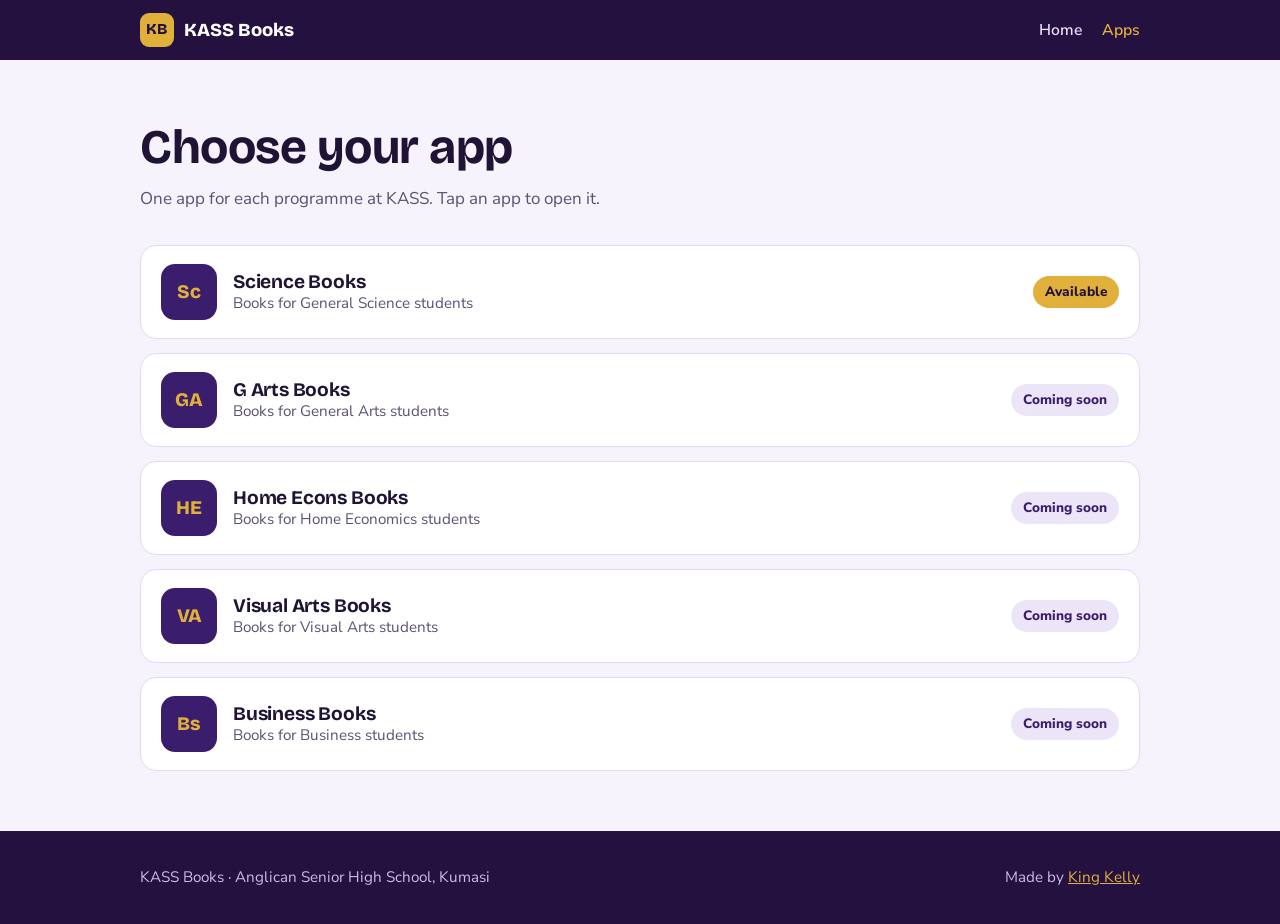
==== apps.html @ 03c08531 "Add files via upload" ====
<!doctype html><html lang="en"><head><title>Apps – KASS Books</title><meta charset="utf-8"><meta name="viewport" content="width=device-width,initial-scale=1"><link rel="preconnect" href="https://fonts.googleapis.com"><link rel="preconnect" href="https://fonts.gstatic.com" crossorigin><link href="https://fonts.googleapis.com/css2?family=Bricolage+Grotesque:wght@600;800&family=Nunito+Sans:wght@400;600;800&display=swap" rel="stylesheet"><link rel="stylesheet" href="style.css"></head><body>
<header class="top"><div class="wrap"><a class="brand" href="index.html"><span class="mark">KB</span>KASS Books</a><nav><a href="index.html" >Home</a><a href="apps.html" aria-current="page">Apps</a></nav></div></header>
<main><section><div class="wrap">
<h1 style="font-size:clamp(2rem,6vw,3rem);margin-bottom:10px">Choose your app</h1>
<p class="lead">One app for each programme at KASS. Tap an app to open it.</p>
<div class="list">
<a class="app" href="science.html"><span class="ico">Sc</span><div><h3>Science Books</h3><p>Books for General Science students</p></div><span class="tag live">Available</span></a>
<button class="app" data-name="G Arts Books" data-ico="GA"><span class="ico">GA</span><div><h3>G Arts Books</h3><p>Books for General Arts students</p></div><span class="tag soon">Coming soon</span></button>
<button class="app" data-name="Home Econs Books" data-ico="HE"><span class="ico">HE</span><div><h3>Home Econs Books</h3><p>Books for Home Economics students</p></div><span class="tag soon">Coming soon</span></button>
<button class="app" data-name="Visual Arts Books" data-ico="VA"><span class="ico">VA</span><div><h3>Visual Arts Books</h3><p>Books for Visual Arts students</p></div><span class="tag soon">Coming soon</span></button>
<button class="app" data-name="Business Books" data-ico="Bs"><span class="ico">Bs</span><div><h3>Business Books</h3><p>Books for Business students</p></div><span class="tag soon">Coming soon</span></button>
</div></div></section></main>
<dialog id="soon"><span class="ico" id="d-ico"></span><h3 id="d-name"></h3><p>This app is coming soon. Please check back later.</p><button class="btn" id="d-close">Okay</button></dialog>
<footer><div class="wrap"><span>KASS Books · Anglican Senior High School, Kumasi</span><span>Made by <a href="https://wa.me/+233500836470?text=Hello">King Kelly</a></span></div></footer>
<script>
var d=document.getElementById("soon");
document.querySelectorAll("button.app").forEach(function(b){b.addEventListener("click",function(){document.getElementById("d-name").textContent=b.dataset.name+" – coming soon";document.getElementById("d-ico").textContent=b.dataset.ico;d.showModal()})});
document.getElementById("d-close").onclick=function(){d.close()};
d.addEventListener("click",function(e){if(e.target===d)d.close()});
</script></body></html>
---- style.css ----
:root{--purple:#3b1d6e;--deep:#24113f;--gold:#e0b03a;--gold-d:#9a7412;--bg:#f7f3fc;--ink:#1f1433;--mute:#5d5074;--line:#e2d9f0;--white:#fff}
*{box-sizing:border-box;margin:0}
html{scroll-behavior:smooth}
body{font-family:"Nunito Sans",system-ui,sans-serif;background:var(--bg);color:var(--ink);line-height:1.65;font-size:17px}
h1,h2,h3{font-family:"Bricolage Grotesque",system-ui,sans-serif;line-height:1.15;letter-spacing:-.01em}
a{color:inherit}
:focus-visible{outline:3px solid var(--gold);outline-offset:3px}
.wrap{max-width:1040px;margin:0 auto;padding:0 20px}
header.top{background:var(--deep);color:#fff;position:sticky;top:0;z-index:10}
header.top .wrap{display:flex;align-items:center;justify-content:space-between;height:60px}
.brand{display:flex;align-items:center;gap:10px;text-decoration:none;font-family:"Bricolage Grotesque",sans-serif;font-weight:800;font-size:1.15rem}
.mark{width:34px;height:34px;border-radius:9px;background:var(--gold);color:var(--deep);display:grid;place-items:center;font-size:.95rem}
nav a{color:#e9defa;text-decoration:none;margin-left:20px;font-weight:600;font-size:.98rem}
nav a:hover,nav a[aria-current]{color:var(--gold)}
.btn{display:inline-block;background:var(--gold);color:var(--deep);font-weight:800;text-decoration:none;padding:14px 26px;border-radius:12px;border:0;font-size:1.05rem;font-family:inherit;cursor:pointer}
.btn:hover{background:#efc250}
.btn.ghost{background:transparent;color:#fff;border:2px solid #b9a3e0;margin-left:10px}
.btn.ghost:hover{border-color:var(--gold);color:var(--gold)}
.hero{background:var(--purple);color:#fff;padding:72px 0 80px;position:relative;overflow:hidden}
.hero h1{font-size:clamp(2.3rem,7vw,4rem);max-width:14ch;font-weight:800}
.hero p{max-width:34em;margin:18px 0 30px;color:#e4d8f7;font-size:1.15rem}
.hero .spine{position:absolute;right:-30px;top:40px;display:flex;gap:8px;transform:rotate(8deg);opacity:.9}
.hero .spine i{display:block;width:34px;border-radius:5px 5px 0 0;background:var(--gold)}
.hero .spine i:nth-child(1){height:190px}.hero .spine i:nth-child(2){height:230px;background:#7a4fc4}.hero .spine i:nth-child(3){height:170px;background:#f3dd9b}.hero .spine i:nth-child(4){height:210px;background:#5a31a3}.hero .spine i:nth-child(5){height:250px}
section{padding:60px 0}
h2{font-size:clamp(1.7rem,4.5vw,2.4rem);margin-bottom:12px}
.lead{color:var(--mute);max-width:36em;margin-bottom:32px}
.steps{display:grid;gap:18px;grid-template-columns:repeat(auto-fit,minmax(230px,1fr));counter-reset:s;list-style:none;padding:0}
.steps li{counter-increment:s;background:var(--white);border:1px solid var(--line);border-radius:14px;padding:22px}
.steps li:before{content:counter(s);display:grid;place-items:center;width:34px;height:34px;border-radius:50%;background:var(--purple);color:var(--gold);font-weight:800;margin-bottom:12px}
.steps h3{font-size:1.15rem;margin-bottom:6px}
.list{display:grid;gap:14px}
.app{display:flex;align-items:center;gap:16px;width:100%;text-align:left;background:var(--white);border:1px solid var(--line);border-radius:16px;padding:18px 20px;text-decoration:none;color:inherit;font:inherit;cursor:pointer}
.app:hover{border-color:var(--purple);box-shadow:0 4px 16px rgba(59,29,110,.12)}
.ico{flex:none;width:56px;height:56px;border-radius:14px;background:var(--purple);color:var(--gold);display:grid;place-items:center;font-family:"Bricolage Grotesque",sans-serif;font-weight:800;font-size:1.2rem}
.app h3{font-size:1.2rem}
.app p{color:var(--mute);font-size:.95rem;line-height:1.4}
.tag{margin-left:auto;flex:none;font-size:.85rem;font-weight:800;padding:5px 12px;border-radius:99px}
.tag.live{background:var(--gold);color:var(--deep)}
.tag.soon{background:#ece4f7;color:var(--purple)}
.panel{background:var(--purple);color:#fff;border-radius:20px;padding:34px;display:flex;flex-wrap:wrap;gap:24px;align-items:center;justify-content:space-between}
.panel h2{margin:0 0 6px}.panel p{color:#e4d8f7}
.facts{display:flex;flex-wrap:wrap;gap:10px 28px;color:var(--mute);margin:14px 0 26px;font-weight:600}
.facts b{color:var(--ink)}
ul.tick{list-style:none;padding:0;display:grid;gap:10px}
ul.tick li{padding-left:30px;position:relative}
ul.tick li:before{content:"";position:absolute;left:0;top:.45em;width:14px;height:8px;border-left:3px solid var(--gold-d);border-bottom:3px solid var(--gold-d);transform:rotate(-45deg)}
footer{background:var(--deep);color:#cbbce6;padding:34px 0;font-size:.95rem}
footer .wrap{display:flex;flex-wrap:wrap;gap:12px 30px;justify-content:space-between}
footer a{color:var(--gold)}
dialog{border:0;border-radius:18px;padding:30px;max-width:380px;width:calc(100% - 40px);text-align:center;color:var(--ink)}
dialog::backdrop{background:rgba(36,17,63,.65)}
dialog h3{font-size:1.5rem;margin:8px 0}
dialog p{color:var(--mute);margin-bottom:20px}
dialog .ico{margin:0 auto 6px}
.crumb{color:#cbbce6;text-decoration:none;font-weight:600;display:inline-block;margin-bottom:16px}
.crumb:hover{color:var(--gold)}
@media(max-width:640px){nav a{margin-left:14px}.hero .spine{display:none}.btn.ghost{margin:12px 0 0}.tag{display:none}.hero{padding:48px 0 56px}}
@media(prefers-reduced-motion:reduce){html{scroll-behavior:auto}}
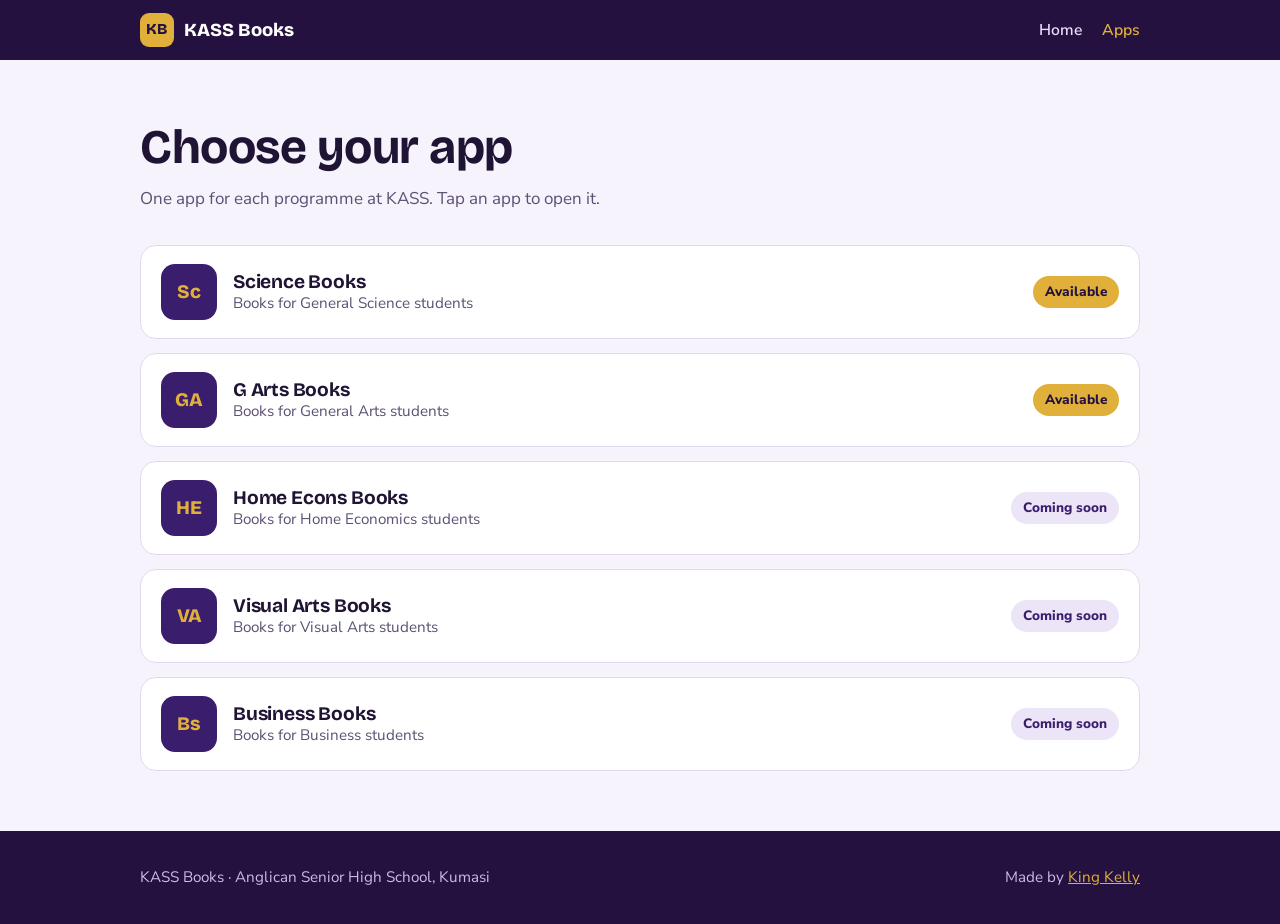
==== commit 83ac47fd: "Update apps.html" ====
--- a/apps.html
+++ b/apps.html
@@ -1,17 +1,17 @@
-<!doctype html><html lang="en"><head><title>Apps – KASS Books</title><meta charset="utf-8"><meta name="viewport" content="width=device-width,initial-scale=1"><link rel="preconnect" href="https://fonts.googleapis.com"><link rel="preconnect" href="https://fonts.gstatic.com" crossorigin><link href="https://fonts.googleapis.com/css2?family=Bricolage+Grotesque:wght@600;800&family=Nunito+Sans:wght@400;600;800&display=swap" rel="stylesheet"><link rel="stylesheet" href="style.css"></head><body>
+<!doctype html><html lang="en"><head><title>Apps – KASS Books</title><meta name="description" content="See all KASS Books apps: Science Books, G Arts Books, Home Econs Books, Visual Arts Books and Business Books for KASS students."><meta charset="utf-8"><meta name="viewport" content="width=device-width,initial-scale=1"><link rel="preconnect" href="https://fonts.googleapis.com"><link rel="preconnect" href="https://fonts.gstatic.com" crossorigin><link href="https://fonts.googleapis.com/css2?family=Bricolage+Grotesque:wght@600;800&family=Nunito+Sans:wght@400;600;800&display=swap" rel="stylesheet"><link rel="stylesheet" href="style.css"></head><body>
 <header class="top"><div class="wrap"><a class="brand" href="index.html"><span class="mark">KB</span>KASS Books</a><nav><a href="index.html" >Home</a><a href="apps.html" aria-current="page">Apps</a></nav></div></header>
 <main><section><div class="wrap">
 <h1 style="font-size:clamp(2rem,6vw,3rem);margin-bottom:10px">Choose your app</h1>
 <p class="lead">One app for each programme at KASS. Tap an app to open it.</p>
 <div class="list">
 <a class="app" href="science.html"><span class="ico">Sc</span><div><h3>Science Books</h3><p>Books for General Science students</p></div><span class="tag live">Available</span></a>
-<button class="app" data-name="G Arts Books" data-ico="GA"><span class="ico">GA</span><div><h3>G Arts Books</h3><p>Books for General Arts students</p></div><span class="tag soon">Coming soon</span></button>
+<a class="app" href="garts.html"><span class="ico">GA</span><div><h3>G Arts Books</h3><p>Books for General Arts students</p></div><span class="tag live">Available</span></a>
 <button class="app" data-name="Home Econs Books" data-ico="HE"><span class="ico">HE</span><div><h3>Home Econs Books</h3><p>Books for Home Economics students</p></div><span class="tag soon">Coming soon</span></button>
 <button class="app" data-name="Visual Arts Books" data-ico="VA"><span class="ico">VA</span><div><h3>Visual Arts Books</h3><p>Books for Visual Arts students</p></div><span class="tag soon">Coming soon</span></button>
 <button class="app" data-name="Business Books" data-ico="Bs"><span class="ico">Bs</span><div><h3>Business Books</h3><p>Books for Business students</p></div><span class="tag soon">Coming soon</span></button>
 </div></div></section></main>
 <dialog id="soon"><span class="ico" id="d-ico"></span><h3 id="d-name"></h3><p>This app is coming soon. Please check back later.</p><button class="btn" id="d-close">Okay</button></dialog>
-<footer><div class="wrap"><span>KASS Books · Anglican Senior High School, Kumasi</span><span>Made by <a href="https://wa.me/+233500836470?text=Hello">King Kelly</a></span></div></footer>
+<footer><div class="wrap"><span>KASS Books · Anglican Senior High School, Kumasi</span><span>Made by <a href="https://wa.me/@King_KellyX?text=Hello">King Kelly</a></span></div></footer>
 <script>
 var d=document.getElementById("soon");
 document.querySelectorAll("button.app").forEach(function(b){b.addEventListener("click",function(){document.getElementById("d-name").textContent=b.dataset.name+" – coming soon";document.getElementById("d-ico").textContent=b.dataset.ico;d.showModal()})});
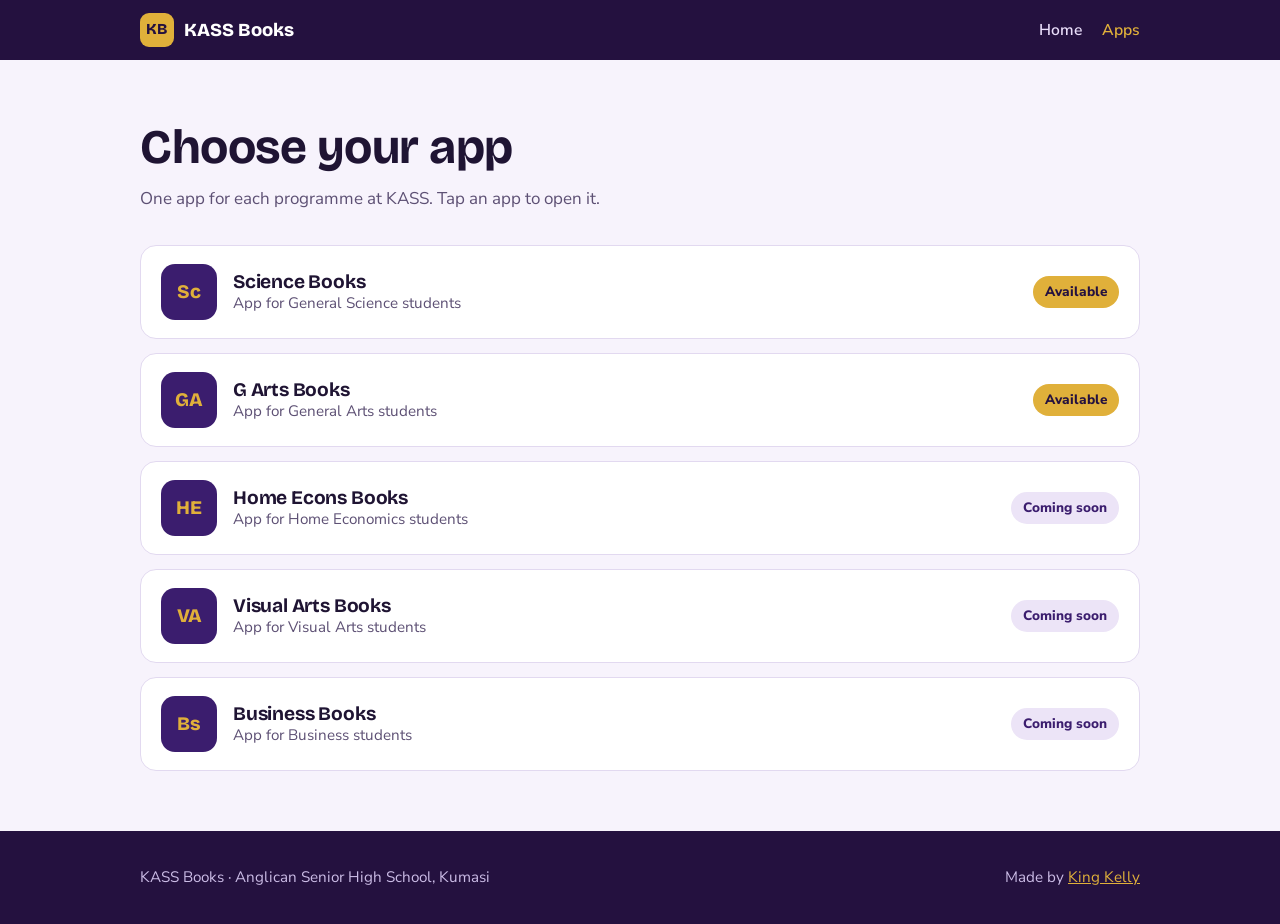
==== commit 60ab076d: "Update apps.html" ====
--- a/apps.html
+++ b/apps.html
@@ -1,14 +1,14 @@
-<!doctype html><html lang="en"><head><title>Apps – KASS Books</title><meta name="description" content="See all KASS Books apps: Science Books, G Arts Books, Home Econs Books, Visual Arts Books and Business Books for KASS students."><meta charset="utf-8"><meta name="viewport" content="width=device-width,initial-scale=1"><link rel="preconnect" href="https://fonts.googleapis.com"><link rel="preconnect" href="https://fonts.gstatic.com" crossorigin><link href="https://fonts.googleapis.com/css2?family=Bricolage+Grotesque:wght@600;800&family=Nunito+Sans:wght@400;600;800&display=swap" rel="stylesheet"><link rel="stylesheet" href="style.css"></head><body>
+<!doctype html><html lang="en"><head><title>Apps – KASS Books</title><meta name="description" content="See all KASS Books apps: Science Books, G Arts Books, Home Econs Books, Visual Arts Books and Business Books for KASS students."><meta charset="utf-8"><meta name="viewport" content="width=device-width,initial-scale=1"><link rel="preconnect" href="https://fonts.googleapis.com"><link rel="preconnect" href="https://fonts.gstatic.com" crossorigin><link href="https://fonts.googleapis.com/css2?family=Bricolage+Grotesque:wght@600;800&family=Nunito+Sans:wght@400;600;800&display=swap" rel="stylesheet"><link rel="stylesheet" href="style.css"><link rel="icon" type="image/png" href="favicon.png"></head><body>
 <header class="top"><div class="wrap"><a class="brand" href="index.html"><span class="mark">KB</span>KASS Books</a><nav><a href="index.html" >Home</a><a href="apps.html" aria-current="page">Apps</a></nav></div></header>
 <main><section><div class="wrap">
 <h1 style="font-size:clamp(2rem,6vw,3rem);margin-bottom:10px">Choose your app</h1>
 <p class="lead">One app for each programme at KASS. Tap an app to open it.</p>
 <div class="list">
-<a class="app" href="science.html"><span class="ico">Sc</span><div><h3>Science Books</h3><p>Books for General Science students</p></div><span class="tag live">Available</span></a>
-<a class="app" href="garts.html"><span class="ico">GA</span><div><h3>G Arts Books</h3><p>Books for General Arts students</p></div><span class="tag live">Available</span></a>
-<button class="app" data-name="Home Econs Books" data-ico="HE"><span class="ico">HE</span><div><h3>Home Econs Books</h3><p>Books for Home Economics students</p></div><span class="tag soon">Coming soon</span></button>
-<button class="app" data-name="Visual Arts Books" data-ico="VA"><span class="ico">VA</span><div><h3>Visual Arts Books</h3><p>Books for Visual Arts students</p></div><span class="tag soon">Coming soon</span></button>
-<button class="app" data-name="Business Books" data-ico="Bs"><span class="ico">Bs</span><div><h3>Business Books</h3><p>Books for Business students</p></div><span class="tag soon">Coming soon</span></button>
+<a class="app" href="science.html"><span class="ico">Sc</span><div><h3>Science Books</h3><p>App for General Science students</p></div><span class="tag live">Available</span></a>
+<a class="app" href="garts.html"><span class="ico">GA</span><div><h3>G Arts Books</h3><p>App for General Arts students</p></div><span class="tag live">Available</span></a>
+<button class="app" data-name="Home Econs Books" data-ico="HE"><span class="ico">HE</span><div><h3>Home Econs Books</h3><p>App for Home Economics students</p></div><span class="tag soon">Coming soon</span></button>
+<button class="app" data-name="Visual Arts Books" data-ico="VA"><span class="ico">VA</span><div><h3>Visual Arts Books</h3><p>App for Visual Arts students</p></div><span class="tag soon">Coming soon</span></button>
+<button class="app" data-name="Business Books" data-ico="Bs"><span class="ico">Bs</span><div><h3>Business Books</h3><p>App for Business students</p></div><span class="tag soon">Coming soon</span></button>
 </div></div></section></main>
 <dialog id="soon"><span class="ico" id="d-ico"></span><h3 id="d-name"></h3><p>This app is coming soon. Please check back later.</p><button class="btn" id="d-close">Okay</button></dialog>
 <footer><div class="wrap"><span>KASS Books · Anglican Senior High School, Kumasi</span><span>Made by <a href="https://wa.me/@King_KellyX?text=Hello">King Kelly</a></span></div></footer>
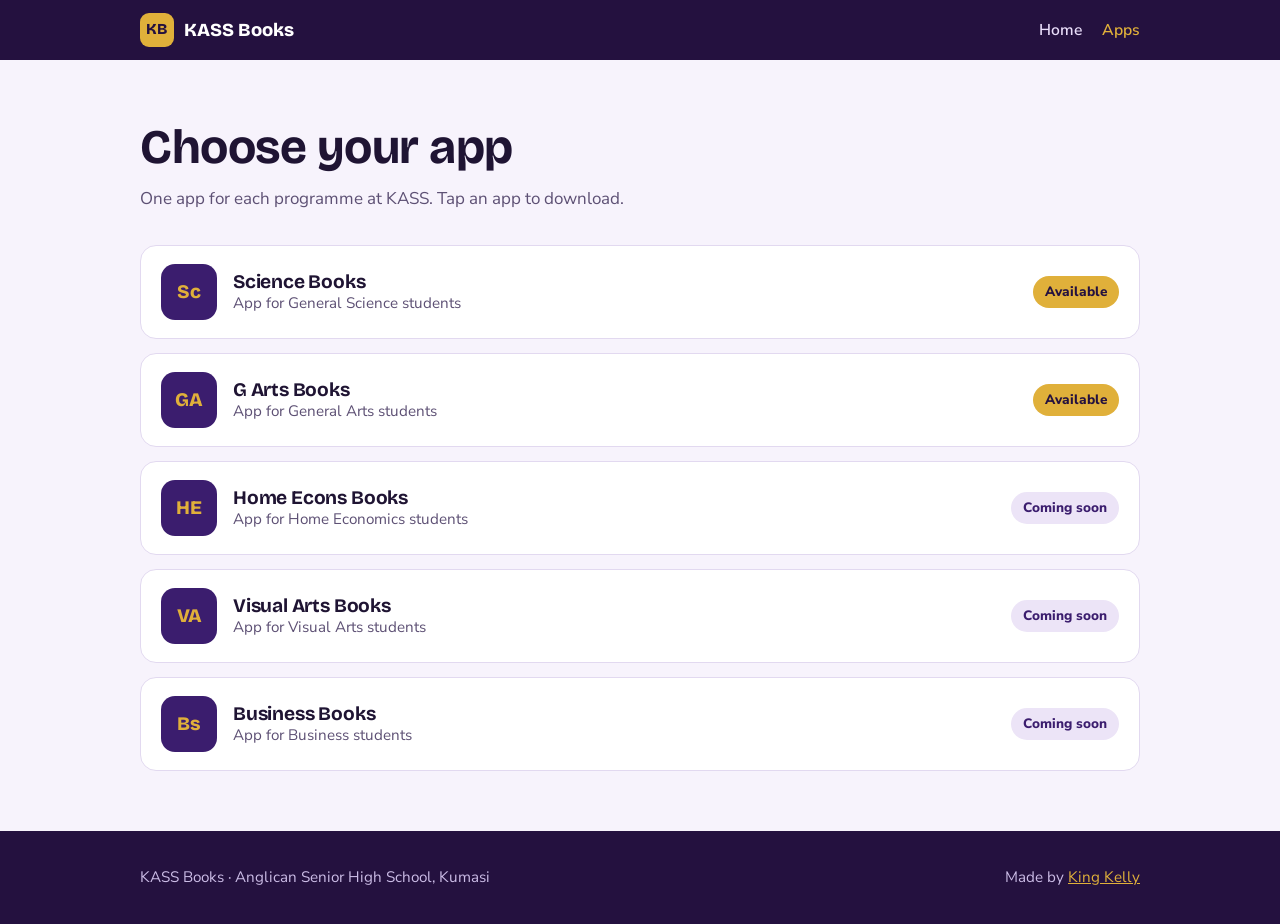
==== commit 83769921: "Update apps.html" ====
--- a/apps.html
+++ b/apps.html
@@ -2,7 +2,7 @@
 <header class="top"><div class="wrap"><a class="brand" href="index.html"><span class="mark">KB</span>KASS Books</a><nav><a href="index.html" >Home</a><a href="apps.html" aria-current="page">Apps</a></nav></div></header>
 <main><section><div class="wrap">
 <h1 style="font-size:clamp(2rem,6vw,3rem);margin-bottom:10px">Choose your app</h1>
-<p class="lead">One app for each programme at KASS. Tap an app to open it.</p>
+<p class="lead">One app for each programme at KASS. Tap an app to download.</p>
 <div class="list">
 <a class="app" href="science.html"><span class="ico">Sc</span><div><h3>Science Books</h3><p>App for General Science students</p></div><span class="tag live">Available</span></a>
 <a class="app" href="garts.html"><span class="ico">GA</span><div><h3>G Arts Books</h3><p>App for General Arts students</p></div><span class="tag live">Available</span></a>
